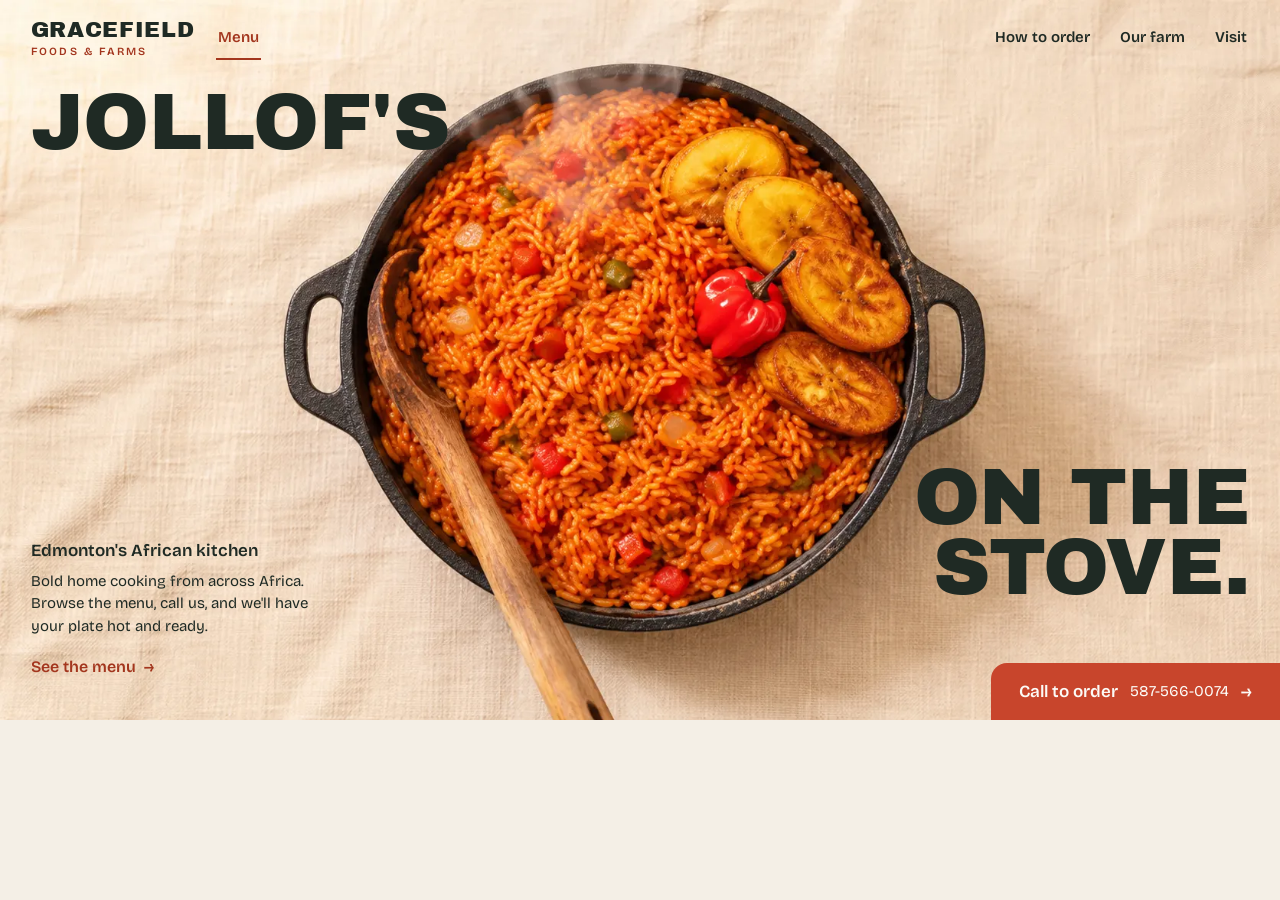
==== hero-preview.html @ 68cd5986 "Gracefield Foods & Farms review preview Static HTML homepage and full menu for client review before " ====
<!doctype html>
<html lang="en">
<head>
<meta charset="utf-8">
<meta name="viewport" content="width=device-width,initial-scale=1">
<meta name="robots" content="noindex, nofollow"><!-- REVIEW PREVIEW ONLY: remove on the real site -->
<title>Gracefield Foods &amp; Farms · Hero preview</title>
<link rel="preconnect" href="https://fonts.googleapis.com">
<link rel="preconnect" href="https://fonts.gstatic.com" crossorigin>
<link href="https://fonts.googleapis.com/css2?family=Archivo+Black&family=Bricolage+Grotesque:opsz,wght@12..96,400;12..96,500;12..96,600&display=swap" rel="stylesheet">
<link rel="stylesheet" href="assets/gracefield.css?v=91feab56">
</head>
<body>
<a class="skip" href="#main">Skip to content</a>

<header class="site-header">
  <div class="brand-group">
    <a class="brand" href="#main">Gracefield <span class="brand-sub">Foods &amp; Farms</span></a>
    <a class="nav-primary" href="#menu-details" data-open-details>Menu</a>
  </div>
  <button class="menu-toggle" type="button" aria-expanded="false" aria-controls="site-nav"><span class="bars" aria-hidden="true"></span><span class="label">More</span></button>
  <nav class="nav-utility-wrap" id="site-nav" aria-label="Main">
    <ul class="nav-utility">
        <li><a href="homepage-preview.html#order">How to order</a></li>
        <li><a href="homepage-preview.html#about">Our farm</a></li>
        <li><a href="homepage-preview.html#visit">Visit</a></li>
    </ul>
  </nav>
</header>

<main id="main">
  <section class="hero" aria-labelledby="hero-title">
    <picture>
      <source type="image/webp" srcset="assets/hero-800.webp 800w, assets/hero-1200.webp 1200w, assets/hero-1672.webp 1672w" sizes="100vw">
      <img class="hero-img" src="assets/hero-1672.jpg" srcset="assets/hero-800.jpg 800w, assets/hero-1200.jpg 1200w, assets/hero-1672.jpg 1672w" sizes="100vw"
           width="1672" height="941" fetchpriority="high"
           alt="Overhead view of a cast-iron pot of steaming jollof rice topped with fried plantain and a scotch bonnet pepper">
    </picture>
    <h1 id="hero-title"><span class="l1">Jollof's</span> <span class="l2">on the<br>stove.</span></h1>
    <div class="hero-copy">
      <span class="where">Edmonton's African kitchen</span>
      <p>Bold home cooking from across Africa. Browse the menu, call us, and we'll have your plate hot and ready.</p>
      <a class="link-arrow" href="#menu-details" data-open-details>See the menu <span aria-hidden="true">→</span></a>
    </div>
    <a class="edge-cta" href="tel:+15875660074">Call to order <small>587-566-0074</small><span class="arrow" aria-hidden="true">→</span></a>
  </section>
</main>

<dialog class="details" id="menu-details" aria-labelledby="details-title">
  <div class="details-inner">
    <button class="close" type="button" aria-label="Close menu">×</button>
    <h2 id="details-title">Today's plates</h2>
    <p class="note">Sample dishes and prices · to confirm with Gracefield</p>
    <ul>
      <li><b>Party Jollof Rice</b><span>$16</span></li>
      <li><b>Egusi &amp; Pounded Yam</b><span>$19</span></li>
      <li><b>Suya Skewers</b><span>$15</span></li>
      <li><b>Doro Wat &amp; Injera</b><span>$20</span></li>
      <li><b>Fried Plantain</b><span>$6</span></li>
    </ul>
    <a class="btn btn-primary" href="tel:+15875660074">Call 587-566-0074 to order</a>
  </div>
</dialog>

<script src="assets/gracefield.js?v=31a1e424"></script>
</body>
</html>
---- assets/gracefield.css ----
/* Gracefield · Market Day — shared preview styles (v2, post-audit) */
:root{
  /* Palette (OKLCH). Contrast: accent-text on canvas 5.9:1 · on-accent on accent 4.7:1 · on-ink-accent on ink 7.2:1 */
  --canvas:oklch(95.4% 0.013 82);
  --paper:oklch(98.6% 0.006 85);
  --surface:oklch(90.1% 0.027 80);
  --ink:oklch(27.2% 0.019 161);
  --ink-muted:oklch(27.2% 0.019 161 / .72);
  --rule:oklch(27.2% 0.019 161 / .25);
  --rule-strong:oklch(27.2% 0.019 161 / .45);
  --accent:oklch(57.1% 0.171 33);        /* fills */
  --accent-hover:oklch(52% 0.157 34);
  --accent-text:oklch(48.9% 0.148 34);   /* red text on light surfaces */
  --on-accent:oklch(98.6% 0.006 85);
  --on-ink:oklch(95.4% 0.013 82);
  --on-ink-muted:oklch(95.4% 0.013 82 / .82);
  --on-ink-accent:oklch(78.2% 0.103 34);
  --on-ink-rule:oklch(95.4% 0.013 82 / .18);
  --shadow:oklch(27.2% 0.019 161 / .3);
  --open:oklch(56% 0.13 150);            /* open-now dot (graphic, 3:1+ on canvas) */
  --on-ink-open:oklch(80% 0.14 150);

  --display:'Archivo Black',Impact,'Arial Black',sans-serif;
  --body:'Bricolage Grotesque','Trebuchet MS',system-ui,sans-serif;
  --pad:clamp(1.125rem,2.4vw,2.25rem);
  --ease:cubic-bezier(.22,1,.36,1);       /* ease-out-quint */
}
*{box-sizing:border-box}
html{scroll-behavior:smooth}
body{margin:0;background:var(--canvas);color:var(--ink);font:400 1.0625rem/1.6 var(--body);font-optical-sizing:auto;-webkit-font-smoothing:antialiased}
img{max-width:100%;height:auto;display:block}
a{color:inherit}
:focus-visible{outline:3px solid var(--ink);outline-offset:3px;border-radius:4px}
.skip{position:absolute;left:-999px;top:.5rem;background:var(--ink);color:var(--on-ink);padding:.625rem .875rem;z-index:50}
.skip:focus{left:.5rem}

/* ---------- Header (split) ---------- */
.site-header{position:absolute;inset:0 0 auto 0;z-index:10;display:flex;align-items:center;justify-content:space-between;padding:1rem var(--pad);gap:1rem}
.brand-group{display:flex;align-items:center;gap:1.375rem}
.brand{font:400 1.375rem/1 var(--display);letter-spacing:.03em;text-decoration:none;text-transform:uppercase;display:inline-flex;flex-direction:column;justify-content:center;align-items:flex-start;gap:.3rem;min-height:2.75rem}
.brand-sub{font:600 .6875rem/1 var(--body);letter-spacing:.2em;color:var(--accent-text)}
.site-footer .brand-sub{font-size:.75rem;color:var(--on-ink-accent)}
.nav-primary{font:600 .9375rem/1 var(--body);color:var(--accent-text);text-decoration:none;display:inline-flex;align-items:center;min-height:2.75rem;padding:0 .125rem;border-bottom:2px solid currentColor}
.nav-utility{display:flex;gap:1.625rem;list-style:none;margin:0;padding:0}
.nav-utility a{font:600 .9375rem/1 var(--body);text-decoration:none;display:inline-flex;align-items:center;min-height:2.75rem;padding:0 .125rem;border-bottom:2px solid transparent;transition:border-color .2s}
.nav-utility a:hover{border-bottom-color:var(--ink)}
.nav-utility a[aria-current="page"]{border-bottom-color:var(--accent)}
.menu-toggle{display:none;font:600 .9375rem/1 var(--body);background:var(--ink);color:var(--on-ink);border:0;border-radius:999px;padding:.75rem 1.125rem;min-height:2.75rem;cursor:pointer;align-items:center;gap:.625rem}
.menu-toggle .bars{width:16px;height:10px;position:relative}
.menu-toggle .bars::before,.menu-toggle .bars::after{content:"";position:absolute;left:0;right:0;top:0;height:2px;background:currentColor;transition:transform .3s var(--ease)}
.menu-toggle .bars::after{transform:translateY(8px)}
.menu-toggle[aria-expanded="true"] .bars::before{transform:translateY(4px) rotate(45deg)}
.menu-toggle[aria-expanded="true"] .bars::after{transform:translateY(4px) rotate(-45deg)}

/* ---------- Hero (wide desktop, >1100px) ---------- */
.hero{position:relative;width:100%;aspect-ratio:16/9;max-height:100svh;min-height:37.5rem;overflow:hidden;background:var(--surface)}
.hero-img{position:absolute;inset:0;width:100%;height:100%;object-fit:cover;object-position:center;animation:settle 1.3s var(--ease) both}
.hero h1{margin:0;font:400 clamp(3rem,6.2vw,8.5rem)/.88 var(--display);text-transform:uppercase;letter-spacing:-.005em}
.hero h1 .l1{position:absolute;left:var(--pad);top:clamp(5.5rem,9vh,7.5rem);animation:inL 1s .1s var(--ease) both}
.hero h1 .l2{position:absolute;right:var(--pad);bottom:clamp(5.75rem,13vh,8rem);text-align:right;animation:inR 1s .2s var(--ease) both}
.hero-copy{position:absolute;left:var(--pad);bottom:var(--pad);max-width:min(30ch,22vw);z-index:2}
.hero-copy p{margin:0 0 .5rem;font-size:clamp(.9375rem,1.1vw,1.125rem);line-height:1.5}
.hero-copy .where{display:block;font-weight:600;margin-bottom:.375rem}
.link-arrow{font:600 1rem/1 var(--body);color:var(--accent-text);text-decoration:none;display:inline-flex;align-items:center;gap:.5rem;min-height:2.75rem;border:0;background:none;padding:0;cursor:pointer}
.link-arrow span,.edge-cta .arrow{display:inline-block;transition:transform .3s var(--ease)}
.link-arrow:hover span,.link-arrow:focus-visible span,.edge-cta:hover .arrow,.edge-cta:focus-visible .arrow{transform:translateX(6px)}
.edge-cta{position:absolute;right:0;bottom:0;z-index:3;display:flex;align-items:center;gap:.75rem;background:var(--accent);color:var(--on-accent);
  text-decoration:none;font:600 1.0625rem/1 var(--body);padding:1.25rem 1.75rem;border-radius:1rem 0 0 0;transition:background .2s}
.edge-cta small{font-size:.9375rem;font-weight:400}
.edge-cta:hover,.edge-cta:focus-visible{background:var(--accent-hover)}
.edge-cta:focus-visible{outline-color:var(--on-accent);outline-offset:-6px}

@keyframes settle{from{transform:scale(1.06)}to{transform:none}}
@keyframes inL{from{transform:translateX(-60px)}to{transform:none}}
@keyframes inR{from{transform:translateX(60px)}to{transform:none}}

/* ---------- Buttons ---------- */
.btn{display:inline-flex;align-items:center;justify-content:center;gap:.625rem;min-height:3rem;padding:.875rem 1.5rem;border-radius:999px;
  font:600 1rem/1 var(--body);text-decoration:none;border:2px solid transparent;cursor:pointer;transition:transform .25s var(--ease),background .2s}
.btn-primary{background:var(--accent);color:var(--on-accent)}
.btn-primary:hover{background:var(--accent-hover);transform:translateY(-2px)}

/* ---------- Dialog (hero-only preview) ---------- */
dialog.details{border:0;padding:0;border-radius:1.125rem;max-width:min(35rem,92vw);width:100%;background:var(--canvas);color:var(--ink);box-shadow:0 30px 80px var(--shadow)}
dialog.details::backdrop{background:oklch(27.2% 0.019 161 / .55)}
dialog.details[open]{animation:pop .35s var(--ease)}
.details-inner{padding:1.75rem 1.75rem 1.5rem}
.details h2{font:400 clamp(1.5rem,7vw,1.875rem)/1 var(--display);text-transform:uppercase;margin:0 0 .375rem;padding-right:3.25rem}
.details .note{font-size:.8125rem;color:var(--ink-muted);margin:0 0 1.125rem}
.details ul{list-style:none;margin:0 0 1.375rem;padding:0}
.details li{display:flex;justify-content:space-between;gap:1rem;padding:.75rem 0;border-top:1px dashed var(--rule-strong)}
.details li b{font-weight:600}
.details .close{position:absolute;top:.875rem;right:.875rem;width:2.75rem;height:2.75rem;border-radius:50%;border:0;background:var(--surface);font:600 1.25rem/1 var(--body);cursor:pointer;color:var(--ink)}
@keyframes pop{from{transform:translateY(16px) scale(.98)}to{transform:none}}

/* ---------- Shared section bits ---------- */
.wrap{max-width:75rem;margin:0 auto}
.h2{font:400 clamp(2.5rem,5vw,4.5rem)/.92 var(--display);text-transform:uppercase;margin:0 0 1.25rem;letter-spacing:-.005em}
.lede{max-width:52ch;font-size:clamp(1.0625rem,1.3vw,1.25rem);margin:0}
.placeholder-note{display:inline-block;font:500 .8125rem/1.4 var(--body);background:var(--surface);padding:.375rem .625rem;border-radius:.375rem;margin-top:.875rem}

/* ---------- Menu: featured dish + list ---------- */
.menu{padding:clamp(4.5rem,9vw,8rem) var(--pad) clamp(4rem,7vw,6rem)}
.menu-head{display:flex;flex-wrap:wrap;align-items:flex-end;justify-content:space-between;gap:1rem 2rem;margin-bottom:clamp(2rem,4vw,3.5rem)}
.menu-head .h2{margin:0}
.menu-head .lede{margin-top:1rem}
.menu-grid{display:grid;grid-template-columns:minmax(0,5fr) minmax(0,7fr);gap:clamp(1.75rem,4vw,4rem);align-items:start}
.feature{margin:0;position:sticky;top:1.5rem}
.feature img{width:100%;aspect-ratio:4/5;object-fit:cover;object-position:66% 34%;border-radius:12rem 12rem 1rem 1rem}
.feature figcaption{display:flex;justify-content:space-between;gap:1rem;align-items:baseline;margin-top:1rem}
.feature figcaption b{font:400 1.375rem/1.1 var(--display);text-transform:uppercase}
.feature figcaption span{font-size:.9375rem;color:var(--ink-muted)}
.menu-list{list-style:none;margin:0;padding:0;border-top:3px solid var(--ink)}
.menu-item{display:grid;grid-template-columns:minmax(0,1fr) auto;gap:.375rem 1.5rem;align-items:baseline;padding:1.375rem 0;border-bottom:1px solid var(--rule)}
.menu-item h3{font:400 clamp(1.375rem,2.1vw,1.875rem)/1.05 var(--display);text-transform:uppercase;margin:0}
.menu-item .region{font-weight:600;font-size:.875rem;color:var(--accent-text)}
.menu-item p{grid-column:1/-1;margin:0;max-width:52ch}
.menu-item .price{font:400 1.375rem/1 var(--display)}
.menu-foot{display:flex;flex-wrap:wrap;gap:1rem 1.5rem;align-items:center;margin-top:2rem}

/* ---------- A call away (dark) ---------- */
.order{background:var(--ink);color:var(--on-ink);padding:clamp(4rem,8vw,7rem) var(--pad)}
.order .h2{font-size:clamp(1.75rem,3vw,2.75rem);margin-bottom:1rem}
.order-phone{display:inline-flex;align-items:baseline;flex-wrap:wrap;gap:.25em .4em;color:var(--on-ink-accent);text-decoration:none;
  font:400 clamp(2.5rem,8.6vw,9rem)/.9 var(--display);letter-spacing:-.02em;margin:.25rem 0 1.75rem;white-space:nowrap;min-height:2.75rem;padding-block:.25rem}
.order-phone .arrow{font-size:.5em;transition:transform .35s var(--ease)}
.order-phone:hover .arrow,.order-phone:focus-visible .arrow{transform:translateX(.2em)}
.order-phone:focus-visible{outline-color:var(--on-ink)}
.order p{margin:0;max-width:56ch;font-size:clamp(1.0625rem,1.4vw,1.3125rem);line-height:1.7;color:var(--on-ink-muted)}
.order p a{color:var(--on-ink);font-weight:600}
.order .placeholder-note{background:var(--on-ink-rule);color:var(--on-ink)}

/* ---------- About ---------- */
.about-sec{padding:clamp(5rem,11vw,10rem) var(--pad)}
.about{display:grid;grid-template-columns:minmax(0,1.1fr) minmax(0,1fr);gap:clamp(1.75rem,6vw,6rem);align-items:end}
.about .h2{font-size:clamp(2.75rem,6vw,5rem);margin:0}

/* ---------- Visit ---------- */
.visit{background:var(--surface);padding:clamp(4rem,7vw,6rem) var(--pad)}
.visit-grid{display:grid;grid-template-columns:1.2fr 1fr 1fr;gap:clamp(1.5rem,4vw,4rem);margin-top:2rem}
.visit-grid h3{font:600 1rem/1.2 var(--body);margin:0 0 .5rem;color:var(--ink-muted)}
.visit-grid p,.visit-grid dl{margin:0}
.visit-grid dl{display:grid;grid-template-columns:auto 1fr;gap:.375rem 1.125rem}
.visit-grid dt{font-weight:600}
.visit-grid dd{margin:0}
.big-phone{font:400 clamp(1.75rem,3.2vw,2.75rem)/1 var(--display);text-decoration:none;color:var(--accent-text);display:inline-flex;align-items:center;min-height:2.75rem;padding-block:.375rem}
.big-phone:hover{text-decoration:underline;text-decoration-thickness:3px;text-underline-offset:6px}

/* ---------- Footer ---------- */
.site-footer{background:var(--ink);color:var(--on-ink);padding:3rem var(--pad) 6rem}
.site-footer .wrap{display:flex;flex-wrap:wrap;gap:1.5rem 3rem;justify-content:space-between;align-items:flex-start}
.site-footer .brand{font-size:1.75rem}
.site-footer p{margin:0;color:var(--on-ink-muted);font-size:.9375rem}
.site-footer a{color:var(--on-ink)}
.site-footer a:focus-visible{outline-color:var(--on-ink)}
.foot-links{list-style:none;margin:0;padding:0;display:flex;flex-wrap:wrap;gap:0 1.25rem}
.foot-links a,.foot-phone{display:inline-flex;align-items:center;min-height:2.75rem}
.site-footer .placeholder-note{background:var(--on-ink-rule);color:var(--on-ink);margin-top:.5rem}

.callbar{display:flex;flex-direction:column;align-items:flex-end;gap:.5rem;position:fixed;right:1.5rem;bottom:1.5rem;z-index:40;
  transform:translateY(calc(100% + 2rem));transition:transform .35s var(--ease)}
.callbar.show{transform:none}
.callbar a{box-shadow:0 10px 30px var(--shadow)}
.callbar .open-status{margin:0;padding:.375rem .75rem;border-radius:999px;background:var(--paper);box-shadow:0 6px 18px var(--shadow);font-size:.8125rem}

/* ---------- Mid widths (821–1100): stacked hero, wide image ---------- */
@media (max-width:1100px){
  .site-header{position:relative;background:var(--canvas)}
  .hero{aspect-ratio:auto;max-height:none;min-height:0;display:flex;flex-direction:column;background:var(--canvas);padding:.5rem var(--pad) 1.75rem}
  .hero h1{order:1;display:flex;justify-content:space-between;align-items:flex-end;gap:1rem;font-size:clamp(2.75rem,8vw,6rem)}
  .hero h1 .l1,.hero h1 .l2{position:static}
  .hero picture{order:2;display:block}
  .hero-img{position:static;order:2;width:auto;height:auto;aspect-ratio:16/9;margin:1.25rem calc(var(--pad) * -1);max-width:none;object-fit:cover}
  .hero-copy{position:static;order:3;max-width:none;display:flex;flex-wrap:wrap;align-items:center;gap:.25rem 2rem;padding-right:15rem}
  .hero-copy p{margin:0;max-width:42ch;font-size:1.0625rem}
  .hero-copy .where{flex-basis:100%;margin:0}
  .edge-cta{position:absolute;right:var(--pad);bottom:1.75rem;border-radius:999px}
  .menu-grid{grid-template-columns:minmax(0,4fr) minmax(0,6fr)}
}

/* ---------- Phone ---------- */
@media (max-width:820px){
  .nav-utility-wrap{position:absolute;top:100%;left:var(--pad);right:var(--pad);clip-path:inset(0 0 100% 0 round 1rem);visibility:hidden;
    transition:clip-path .4s var(--ease),visibility 0s .4s}
  .nav-utility-wrap.open{clip-path:inset(0 0 0 0 round 1rem);visibility:visible;transition:clip-path .4s var(--ease),visibility 0s}
  .nav-utility{flex-direction:column;gap:0;background:var(--ink);border-radius:1rem;padding:.5rem}
  .nav-utility a{display:flex;color:var(--on-ink);min-height:3.25rem;padding:0 .875rem;border-bottom:1px solid var(--on-ink-rule)}
  .nav-utility li:last-child a{border-bottom:0}
  .nav-utility a:hover,.nav-utility a:focus-visible{background:var(--on-ink-rule);outline-color:var(--on-ink);outline-offset:-3px}
  .menu-toggle{display:inline-flex}
  .brand-group{gap:1rem}

  .hero h1{display:block;font-size:clamp(2.75rem,14vw,5.5rem)}
  .hero h1 .l1,.hero h1 .l2{display:block}
  .hero-img{aspect-ratio:1/1}
  .hero-copy{display:block;padding-right:0}
  .hero-copy .where{margin-bottom:.375rem}
  .hero-copy p{margin-bottom:.25rem}
  .edge-cta{position:static;order:4;justify-content:center;padding:1.125rem 1.5rem;margin-top:.5rem}

  .menu-grid{grid-template-columns:1fr}
  .feature{position:static}
  .feature img{aspect-ratio:3/2;object-position:50% 45%;border-radius:7rem 7rem 1rem 1rem}
  .about{grid-template-columns:1fr}
  .visit-grid{grid-template-columns:1fr}
  .foot-links{flex-direction:column}

  .callbar{left:.75rem;right:.75rem;bottom:.75rem;transform:none} /* phones: always on screen */
  body:has(.callbar) .hero .edge-cta{display:none} /* the call bar replaces it */
  body:has(.callbar) .hero .open-status,body:has(.callbar) .order .open-status{display:none} /* the bar carries the status */
  .callbar.show{transform:none}
  .callbar a{flex:1;box-shadow:0 10px 30px var(--shadow)}
}


.site-header.is-static{position:relative}

/* ---------- Menu scaling: category chips, full menu page ---------- */
.cat-chips{display:flex;flex-wrap:wrap;gap:.5rem;list-style:none;margin:0;padding:0}
.cat-chips a{display:inline-flex;align-items:center;min-height:2.75rem;padding:0 1.125rem;border:2px solid var(--ink);border-radius:999px;
  font:600 .9375rem/1 var(--body);text-decoration:none;transition:background .2s,color .2s}
.cat-chips a:hover,.cat-chips a[aria-current="true"]{background:var(--ink);color:var(--on-ink)}
.cat-chips .count{font-weight:400;margin-left:.4em;opacity:.7}
.menu-more{margin-top:2rem;padding-top:1.5rem;border-top:3px solid var(--ink)}
.menu-more p{margin:0 0 .875rem;font-weight:600}
.menu-more .link-arrow{margin-top:1rem;font-size:1.0625rem}

.page-hero{padding:clamp(2rem,6vw,5rem) var(--pad) clamp(2rem,4vw,3rem)}
.page-hero h1{font:400 clamp(3.5rem,13vw,12rem)/.85 var(--display);text-transform:uppercase;margin:0 0 1.5rem;letter-spacing:-.01em}
.page-hero .row{display:flex;flex-wrap:wrap;gap:1rem 2rem;align-items:center;justify-content:space-between}
.page-hero .lede{max-width:44ch}

.cat-bar{position:sticky;top:0;z-index:20;background:var(--canvas);border-block:1px solid var(--rule);padding:.625rem var(--pad)}
.cat-bar .cat-chips{flex-wrap:nowrap;overflow-x:auto;scroll-snap-type:x proximity;scrollbar-width:none;max-width:75rem;margin:0 auto;padding-block:.125rem}
.cat-bar .cat-chips::-webkit-scrollbar{display:none}
.cat-bar .cat-chips li{scroll-snap-align:start;flex:none}

.cat-section{padding:clamp(3rem,6vw,5rem) var(--pad) 0;scroll-margin-top:4.5rem}
.cat-section:last-of-type{padding-bottom:clamp(4rem,8vw,6rem)}
.cat-head{display:grid;grid-template-columns:minmax(0,1fr) minmax(0,1.4fr);gap:1rem clamp(1.5rem,5vw,5rem);align-items:start}
.cat-head h2{font:400 clamp(2rem,4.4vw,3.75rem)/.95 var(--display);text-transform:uppercase;margin:0;position:sticky;top:5rem}
.cat-head .note{margin:.75rem 0 0;color:var(--ink-muted);font-size:.9375rem;max-width:30ch}
.tags{display:inline-flex;gap:.375rem;margin-left:.5rem;vertical-align:middle}
.tag{text-transform:none;font:600 .75rem/1 var(--body);padding:.3rem .5rem;border-radius:.375rem;background:var(--surface);color:var(--ink)}
.tag.hot{background:var(--accent);color:var(--on-accent)}
.legend{display:flex;flex-wrap:wrap;gap:.5rem 1.25rem;align-items:center;font-size:.875rem;color:var(--ink-muted);margin-top:1rem}

@media (max-width:820px){
  .cat-head{grid-template-columns:1fr}
  .cat-head h2{position:static}
  .cat-section{scroll-margin-top:4rem}
}


/* ---------- Rich dish rows (image optional) ---------- */
.dish-list{list-style:none;margin:0;padding:0;border-top:3px solid var(--ink)}
.dish{display:grid;grid-template-columns:6.5rem minmax(0,1fr);gap:1.25rem;align-items:start;padding:1.375rem 0;border-bottom:1px solid var(--rule)}
.dish.no-img{grid-template-columns:minmax(0,1fr)}
.dish-img{width:6.5rem;height:auto;aspect-ratio:1/1;object-fit:cover;border-radius:3.25rem 3.25rem .5rem .5rem}
.dish-top{display:flex;align-items:baseline;justify-content:space-between;gap:.5rem 1rem}
.dish-top h3{font:400 clamp(1.25rem,2vw,1.75rem)/1.05 var(--display);text-transform:uppercase;margin:0}
.dish-top .price{font:400 1.375rem/1 var(--display);white-space:nowrap}
.flags{display:inline-flex;flex-wrap:wrap;gap:.375rem;margin-left:.5rem;vertical-align:.2em}
.flag{font:600 .75rem/1 var(--body);text-transform:none;letter-spacing:0;padding:.3rem .5rem;border-radius:.375rem;background:var(--surface);color:var(--ink);white-space:nowrap}
.flag.popular{background:var(--ink);color:var(--on-ink)}
.flag.new{background:var(--accent);color:var(--on-accent)}
.flag.weekend{background:transparent;box-shadow:inset 0 0 0 1.5px var(--ink)}
.flag.sold{background:var(--ink-muted);color:var(--on-ink)}
.dish.sold .price{text-decoration:line-through;color:var(--ink-muted)}
.dish-meta{margin:.375rem 0 0;font-size:.875rem;color:var(--ink-muted)}
.dish-meta b{font-weight:600;color:var(--ink)}
.dish-desc{margin:.375rem 0 0;max-width:56ch}
.dish-foot{display:flex;flex-wrap:wrap;align-items:center;gap:.375rem .75rem;margin-top:.625rem}
.heat{display:inline-flex;align-items:center;gap:.3rem;font:600 .8125rem/1 var(--body)}
.heat i{display:inline-block;width:.55rem;height:.8rem;border-radius:50% 50% 45% 45% / 60% 60% 40% 40%;background:var(--rule)}
.heat i.on{background:var(--accent)}
.diet{font:600 .75rem/1 var(--body);padding:.3rem .5rem;border-radius:.375rem;background:var(--surface)}

@media (max-width:820px){
  .dish{grid-template-columns:4.75rem minmax(0,1fr);gap:1rem}
  .dish-img{width:4.75rem;border-radius:2.4rem 2.4rem .4rem .4rem}
  .flags{display:flex;margin:.5rem 0 0}
  .dish-top{flex-wrap:wrap}
}

@media (prefers-reduced-motion:reduce){
  *,*::before,*::after{animation:none!important;transition:none!important}
  html{scroll-behavior:auto}
}

.vh{position:absolute;width:1px;height:1px;overflow:hidden;clip:rect(0 0 0 0);white-space:nowrap}

/* ---------- Audit 2: open status, pickup basics, phone menu top, chip hint ---------- */
.open-status{display:inline-flex;align-items:center;gap:.5rem;margin:.5rem 0 0;font:600 .9375rem/1.3 var(--body)}
.open-status[hidden]{display:none}
.open-status::before{content:"";width:.625rem;height:.625rem;border-radius:50%;background:var(--accent);flex:none}
.open-status.is-open::before{background:var(--open);box-shadow:0 0 0 3px oklch(56% 0.13 150 / .22)}
.order .open-status{margin:0 0 1.25rem}
.order .open-status.is-open::before{background:var(--on-ink-open)}
.order .open-status.is-closed::before{background:var(--on-ink-accent)}
.visit-grid .open-status{margin:0 0 .75rem}

.pickup{display:grid;grid-template-columns:repeat(3,minmax(0,max-content));gap:1rem clamp(2rem,5vw,4.5rem);margin:2rem 0 0;padding-top:1.5rem;border-top:1px solid var(--on-ink-rule)}
.pickup dt{font:600 .8125rem/1.3 var(--body);color:var(--on-ink-muted)}
.pickup dd{margin:.25rem 0 0;font:600 1.125rem/1.3 var(--body);color:var(--on-ink)}

.visit-grid .link-arrow{margin-top:.75rem}
.menu-item .flag{margin-left:.375rem;vertical-align:.1em}
.menu-item.sold .price{text-decoration:line-through;color:var(--ink-muted)}

.hero-call{display:flex;flex-direction:column;align-items:flex-start;gap:.25rem}

/* Chip strip: fade the right edge so it reads as scrollable */
.cat-bar .cat-chips{-webkit-mask-image:linear-gradient(to right,black calc(100% - 2.5rem),transparent);mask-image:linear-gradient(to right,black calc(100% - 2.5rem),transparent);padding-right:2.5rem}

@media (max-width:820px){
  .pickup{grid-template-columns:1fr;gap:.875rem}
  .site-footer{padding-bottom:9.5rem} /* room for the call bar + status pill */
  .callbar{flex-direction:column;align-items:stretch;gap:.5rem}
  .callbar .open-status{align-self:center;margin:0;padding:.375rem .75rem;border-radius:999px;background:var(--paper);box-shadow:0 6px 18px var(--shadow);font-size:.8125rem}
  /* Menu page: the call bar already offers the call, so get food on screen sooner */
  .page-hero .hero-call .btn{display:none}
  .page-hero h1{margin-bottom:.875rem;font-size:clamp(2.5rem,12vw,3.5rem);white-space:nowrap}
  .page-hero .hero-call{display:none}
  .cat-bar + .cat-section{padding-top:2rem}
  .page-hero .lede{margin:0}
  .page-hero .legend{margin-top:.75rem;gap:.375rem .75rem}
  .page-hero .placeholder-note{margin-top:.625rem}
}

/* ---------- FAQ (native details/summary) ---------- */
.faq{padding:clamp(4.5rem,9vw,8rem) var(--pad);interpolate-size:allow-keywords}
.faq-grid{display:grid;grid-template-columns:minmax(0,1fr) minmax(0,1.4fr);gap:2rem clamp(2rem,6vw,6rem);align-items:start}
.faq-head{position:sticky;top:2rem}
.faq-head .lede{margin-top:1rem}
.faq-head .lede a{color:var(--accent-text);font-weight:600;white-space:nowrap}
.faq-list{border-top:3px solid var(--ink)}
.faq-list details{border-bottom:1px solid var(--rule)}
.faq-list summary{list-style:none;cursor:pointer;display:flex;justify-content:space-between;align-items:center;gap:1.5rem;
  min-height:3.5rem;padding:1.125rem 0;font:400 clamp(1.125rem,1.8vw,1.5rem)/1.15 var(--display);text-transform:uppercase}
.faq-list summary::-webkit-details-marker{display:none}
.faq-list summary::after{content:"";flex:none;width:1.75rem;height:1.75rem;border-radius:50%;border:2px solid var(--ink);
  background:linear-gradient(var(--ink),var(--ink)) center/.75rem 2px no-repeat,linear-gradient(var(--ink),var(--ink)) center/2px .75rem no-repeat;
  transition:transform .3s var(--ease),background-size .3s var(--ease)}
.faq-list details[open] summary::after{transform:rotate(180deg);background-size:.75rem 2px,2px 0;background-color:var(--surface)}
.faq-list summary:hover{color:var(--accent-text)}
.faq-list summary:focus-visible{outline-offset:2px}
.faq-a p{margin:0 0 1.5rem;max-width:58ch;color:var(--ink-muted)}
.faq-a a{color:var(--ink);font-weight:600}
/* Smooth open/close where supported; instant elsewhere */
.faq-list details::details-content{block-size:0;overflow:hidden;transition:block-size .35s var(--ease),content-visibility .35s allow-discrete}
.faq-list details[open]::details-content{block-size:auto}

@media (max-width:820px){
  .faq-grid{grid-template-columns:1fr}
  .faq-head{position:static}
}
@media (prefers-reduced-motion:reduce){.faq-list details::details-content{transition:none}}

/* ---------- Farm source tag ---------- */
.farm-tag{display:inline-flex;align-items:center;gap:.3rem;font:600 .75rem/1 var(--body);text-transform:none;letter-spacing:0;padding:.3rem .5rem;border-radius:.375rem;
  background:oklch(56% 0.13 150 / .14);color:oklch(38% 0.09 150);white-space:nowrap}
.farm-tag::before{content:"";width:.5rem;height:.5rem;border-radius:50% 0;background:var(--open);transform:rotate(-45deg)}
.menu-item .farm-tag{margin-left:.375rem;vertical-align:.1em}

/* ---------- About: farm photo ---------- */
.farm-photo{margin:clamp(2.5rem,6vw,4.5rem) auto 0}
.farm-photo img{width:100%;aspect-ratio:16/9;object-fit:cover;object-position:55% 45%;border-radius:1.125rem}
.farm-photo figcaption{display:flex;flex-wrap:wrap;justify-content:space-between;align-items:center;gap:.5rem 1rem;margin-top:.875rem;font-size:.9375rem;color:var(--ink-muted)}
.farm-photo figcaption .placeholder-note{margin:0}
@media (max-width:820px){
  .farm-photo img{aspect-ratio:4/3;object-position:62% 60%;border-radius:.875rem}
}
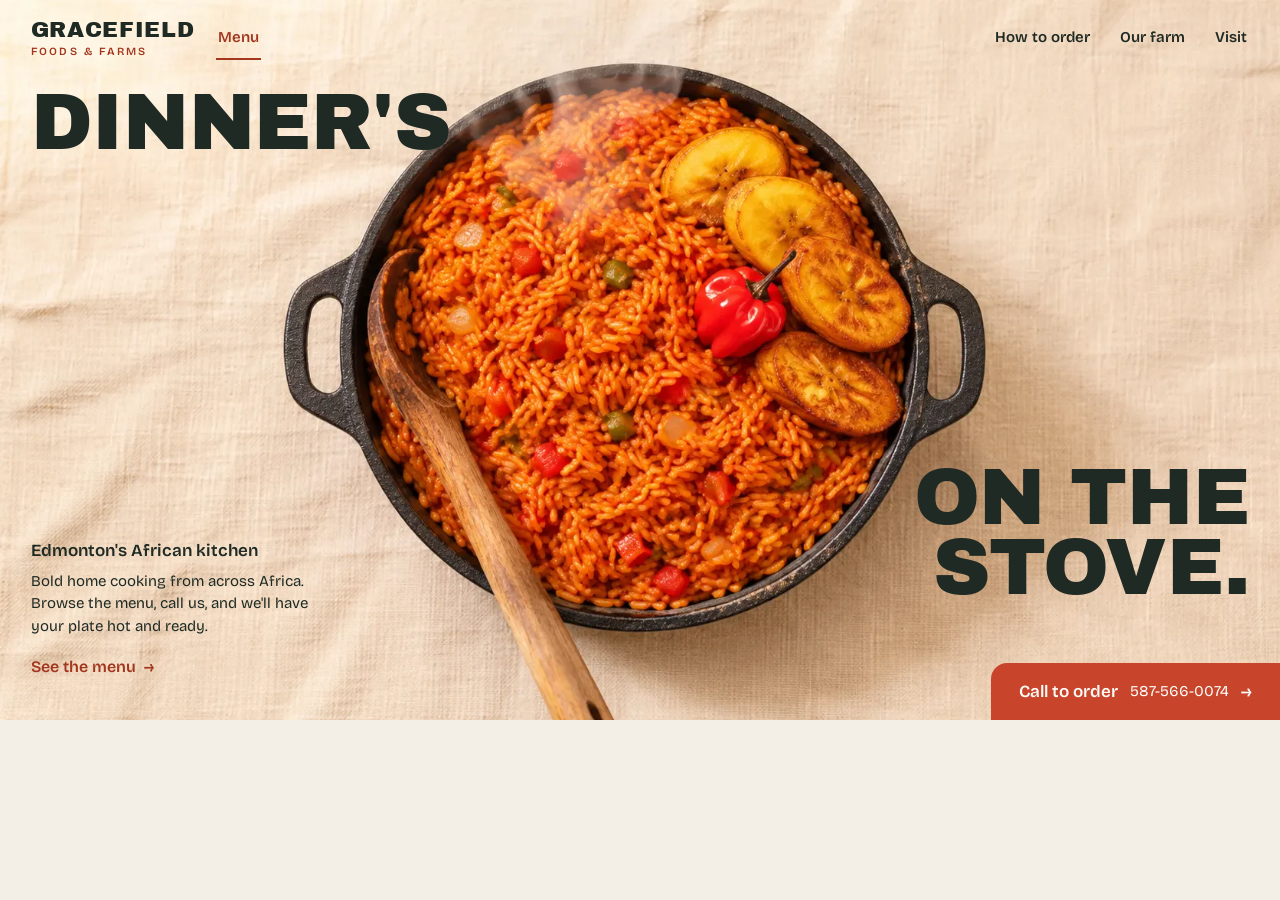
==== commit dbf85967: "Use the client's real East African menu Menu data, homepage favourites and schema now come from the " ====
--- a/hero-preview.html
+++ b/hero-preview.html
@@ -8,7 +8,7 @@
 <link rel="preconnect" href="https://fonts.googleapis.com">
 <link rel="preconnect" href="https://fonts.gstatic.com" crossorigin>
 <link href="https://fonts.googleapis.com/css2?family=Archivo+Black&family=Bricolage+Grotesque:opsz,wght@12..96,400;12..96,500;12..96,600&display=swap" rel="stylesheet">
-<link rel="stylesheet" href="assets/gracefield.css?v=91feab56">
+<link rel="stylesheet" href="assets/gracefield.css?v=ad8da4b6">
 </head>
 <body>
 <a class="skip" href="#main">Skip to content</a>
@@ -34,9 +34,9 @@
       <source type="image/webp" srcset="assets/hero-800.webp 800w, assets/hero-1200.webp 1200w, assets/hero-1672.webp 1672w" sizes="100vw">
       <img class="hero-img" src="assets/hero-1672.jpg" srcset="assets/hero-800.jpg 800w, assets/hero-1200.jpg 1200w, assets/hero-1672.jpg 1672w" sizes="100vw"
            width="1672" height="941" fetchpriority="high"
-           alt="Overhead view of a cast-iron pot of steaming jollof rice topped with fried plantain and a scotch bonnet pepper">
+           alt="Overhead view of a cast-iron pot of steaming tomato rice topped with fried plantain and a red pepper">
     </picture>
-    <h1 id="hero-title"><span class="l1">Jollof's</span> <span class="l2">on the<br>stove.</span></h1>
+    <h1 id="hero-title"><span class="l1">Dinner's</span> <span class="l2">on the<br>stove.</span></h1>
     <div class="hero-copy">
       <span class="where">Edmonton's African kitchen</span>
       <p>Bold home cooking from across Africa. Browse the menu, call us, and we'll have your plate hot and ready.</p>
@@ -50,13 +50,13 @@
   <div class="details-inner">
     <button class="close" type="button" aria-label="Close menu">×</button>
     <h2 id="details-title">Today's plates</h2>
-    <p class="note">Sample dishes and prices · to confirm with Gracefield</p>
+    <p class="note">From the Gracefield menu</p>
     <ul>
-      <li><b>Party Jollof Rice</b><span>$16</span></li>
-      <li><b>Egusi &amp; Pounded Yam</b><span>$19</span></li>
-      <li><b>Suya Skewers</b><span>$15</span></li>
-      <li><b>Doro Wat &amp; Injera</b><span>$20</span></li>
-      <li><b>Fried Plantain</b><span>$6</span></li>
+      <li><b>Nyama Choma</b><span>$29.99</span></li>
+      <li><b>Brochette</b><span>$9.99</span></li>
+      <li><b>Matoke</b><span>$30.00</span></li>
+      <li><b>Cassava Leaves (Isombe)</b><span>$9.99</span></li>
+      <li><b>Fried Plantain</b><span>$9.99</span></li>
     </ul>
     <a class="btn btn-primary" href="tel:+15875660074">Call 587-566-0074 to order</a>
   </div>
--- a/assets/gracefield.css
+++ b/assets/gracefield.css
@@ -371,3 +371,9 @@
 @media (max-width:820px){
   .farm-photo img{aspect-ratio:4/3;object-position:62% 60%;border-radius:.875rem}
 }
+
+/* ---------- Text-to-order + footer socials ---------- */
+.order .order-text{display:flex;width:fit-content;color:var(--on-ink-accent);margin:.25rem 0 .75rem;font-size:1.125rem}
+.order .order-text:focus-visible{outline-color:var(--on-ink)}
+.foot-social{list-style:none;margin:1rem 0 0;padding:0;display:flex;flex-wrap:wrap;gap:0 1.25rem}
+.foot-social a{display:inline-flex;align-items:center;min-height:2.75rem;color:var(--on-ink);font-size:.9375rem}
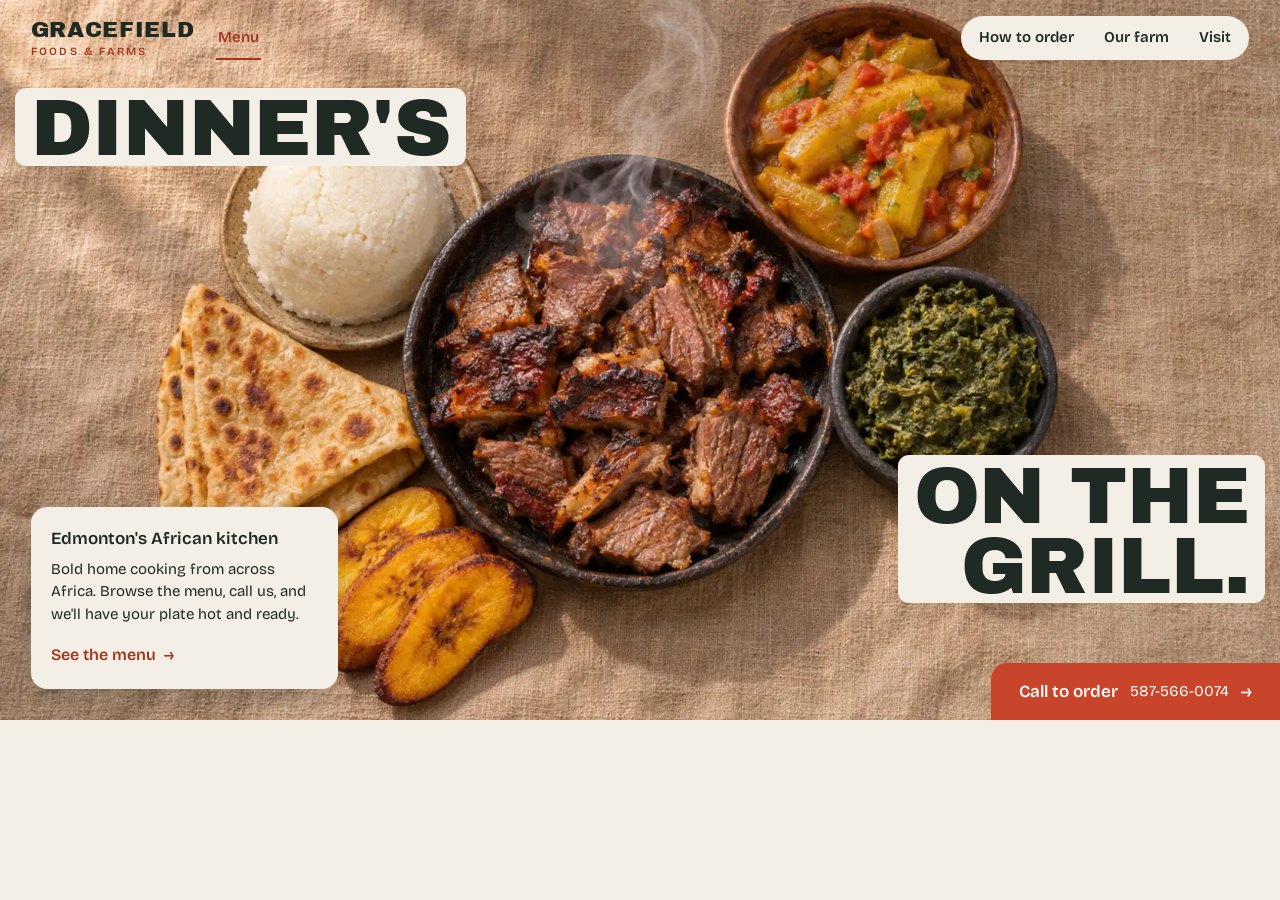
==== commit 4d3e85a2: "New East African hero and readable wide-screen labels Hero photo now shows dishes from the real menu" ====
--- a/hero-preview.html
+++ b/hero-preview.html
@@ -8,7 +8,7 @@
 <link rel="preconnect" href="https://fonts.googleapis.com">
 <link rel="preconnect" href="https://fonts.gstatic.com" crossorigin>
 <link href="https://fonts.googleapis.com/css2?family=Archivo+Black&family=Bricolage+Grotesque:opsz,wght@12..96,400;12..96,500;12..96,600&display=swap" rel="stylesheet">
-<link rel="stylesheet" href="assets/gracefield.css?v=ad8da4b6">
+<link rel="stylesheet" href="assets/gracefield.css?v=1859c67e">
 </head>
 <body>
 <a class="skip" href="#main">Skip to content</a>
@@ -31,12 +31,12 @@
 <main id="main">
   <section class="hero" aria-labelledby="hero-title">
     <picture>
-      <source type="image/webp" srcset="assets/hero-800.webp 800w, assets/hero-1200.webp 1200w, assets/hero-1672.webp 1672w" sizes="100vw">
-      <img class="hero-img" src="assets/hero-1672.jpg" srcset="assets/hero-800.jpg 800w, assets/hero-1200.jpg 1200w, assets/hero-1672.jpg 1672w" sizes="100vw"
+      <source type="image/webp" srcset="assets/hero-ea-800.webp 800w, assets/hero-ea-1200.webp 1200w, assets/hero-ea-1672.webp 1672w" sizes="100vw">
+      <img class="hero-img" src="assets/hero-ea-1672.jpg" srcset="assets/hero-ea-800.jpg 800w, assets/hero-ea-1200.jpg 1200w, assets/hero-ea-1672.jpg 1672w" sizes="100vw"
            width="1672" height="941" fetchpriority="high"
-           alt="Overhead view of a cast-iron pot of steaming tomato rice topped with fried plantain and a red pepper">
+           alt="Overhead view of an East African dinner: steaming grilled nyama choma in a cast-iron pan, surrounded by ugali, matoke, isombe, chapati and fried plantain">
     </picture>
-    <h1 id="hero-title"><span class="l1">Dinner's</span> <span class="l2">on the<br>stove.</span></h1>
+    <h1 id="hero-title"><span class="l1">Dinner's</span> <span class="l2">on the<br>grill.</span></h1>
     <div class="hero-copy">
       <span class="where">Edmonton's African kitchen</span>
       <p>Bold home cooking from across Africa. Browse the menu, call us, and we'll have your plate hot and ready.</p>
--- a/assets/gracefield.css
+++ b/assets/gracefield.css
@@ -58,7 +58,8 @@
 .hero h1{margin:0;font:400 clamp(3rem,6.2vw,8.5rem)/.88 var(--display);text-transform:uppercase;letter-spacing:-.005em}
 .hero h1 .l1{position:absolute;left:var(--pad);top:clamp(5.5rem,9vh,7.5rem);animation:inL 1s .1s var(--ease) both}
 .hero h1 .l2{position:absolute;right:var(--pad);bottom:clamp(5.75rem,13vh,8rem);text-align:right;animation:inR 1s .2s var(--ease) both}
-.hero-copy{position:absolute;left:var(--pad);bottom:var(--pad);max-width:min(30ch,22vw);z-index:2}
+.hero-copy{position:absolute;left:var(--pad);bottom:var(--pad);max-width:min(32ch,24vw);z-index:2;
+  background:var(--canvas);padding:1.125rem 1.25rem .75rem;border-radius:1rem;box-shadow:0 12px 32px var(--shadow)} /* sits over a busy photo on wide screens */
 .hero-copy p{margin:0 0 .5rem;font-size:clamp(.9375rem,1.1vw,1.125rem);line-height:1.5}
 .hero-copy .where{display:block;font-weight:600;margin-bottom:.375rem}
 .link-arrow{font:600 1rem/1 var(--body);color:var(--accent-text);text-decoration:none;display:inline-flex;align-items:center;gap:.5rem;min-height:2.75rem;border:0;background:none;padding:0;cursor:pointer}
@@ -171,7 +172,7 @@
   .hero h1 .l1,.hero h1 .l2{position:static}
   .hero picture{order:2;display:block}
   .hero-img{position:static;order:2;width:auto;height:auto;aspect-ratio:16/9;margin:1.25rem calc(var(--pad) * -1);max-width:none;object-fit:cover}
-  .hero-copy{position:static;order:3;max-width:none;display:flex;flex-wrap:wrap;align-items:center;gap:.25rem 2rem;padding-right:15rem}
+  .hero-copy{position:static;order:3;max-width:none;display:flex;flex-wrap:wrap;align-items:center;gap:.25rem 2rem;padding:0 15rem 0 0;background:none;box-shadow:none;border-radius:0}
   .hero-copy p{margin:0;max-width:42ch;font-size:1.0625rem}
   .hero-copy .where{flex-basis:100%;margin:0}
   .edge-cta{position:absolute;right:var(--pad);bottom:1.75rem;border-radius:999px}
@@ -377,3 +378,11 @@
 .order .order-text:focus-visible{outline-color:var(--on-ink)}
 .foot-social{list-style:none;margin:1rem 0 0;padding:0;display:flex;flex-wrap:wrap;gap:0 1.25rem}
 .foot-social a{display:inline-flex;align-items:center;min-height:2.75rem;color:var(--on-ink);font-size:.9375rem}
+
+/* ---------- Wide hero over a busy photo: sand "market label" backings ---------- */
+@media (min-width:1101px){
+  .hero h1 .l1,.hero h1 .l2{background:var(--canvas);padding:.08em .2em .02em;border-radius:.14em}
+  .hero h1 .l1{left:calc(var(--pad) - .2em)}
+  .hero h1 .l2{right:calc(var(--pad) - .2em)}
+  .site-header:not(.is-static) .nav-utility{background:var(--canvas);border-radius:999px;padding:0 1rem}
+}
